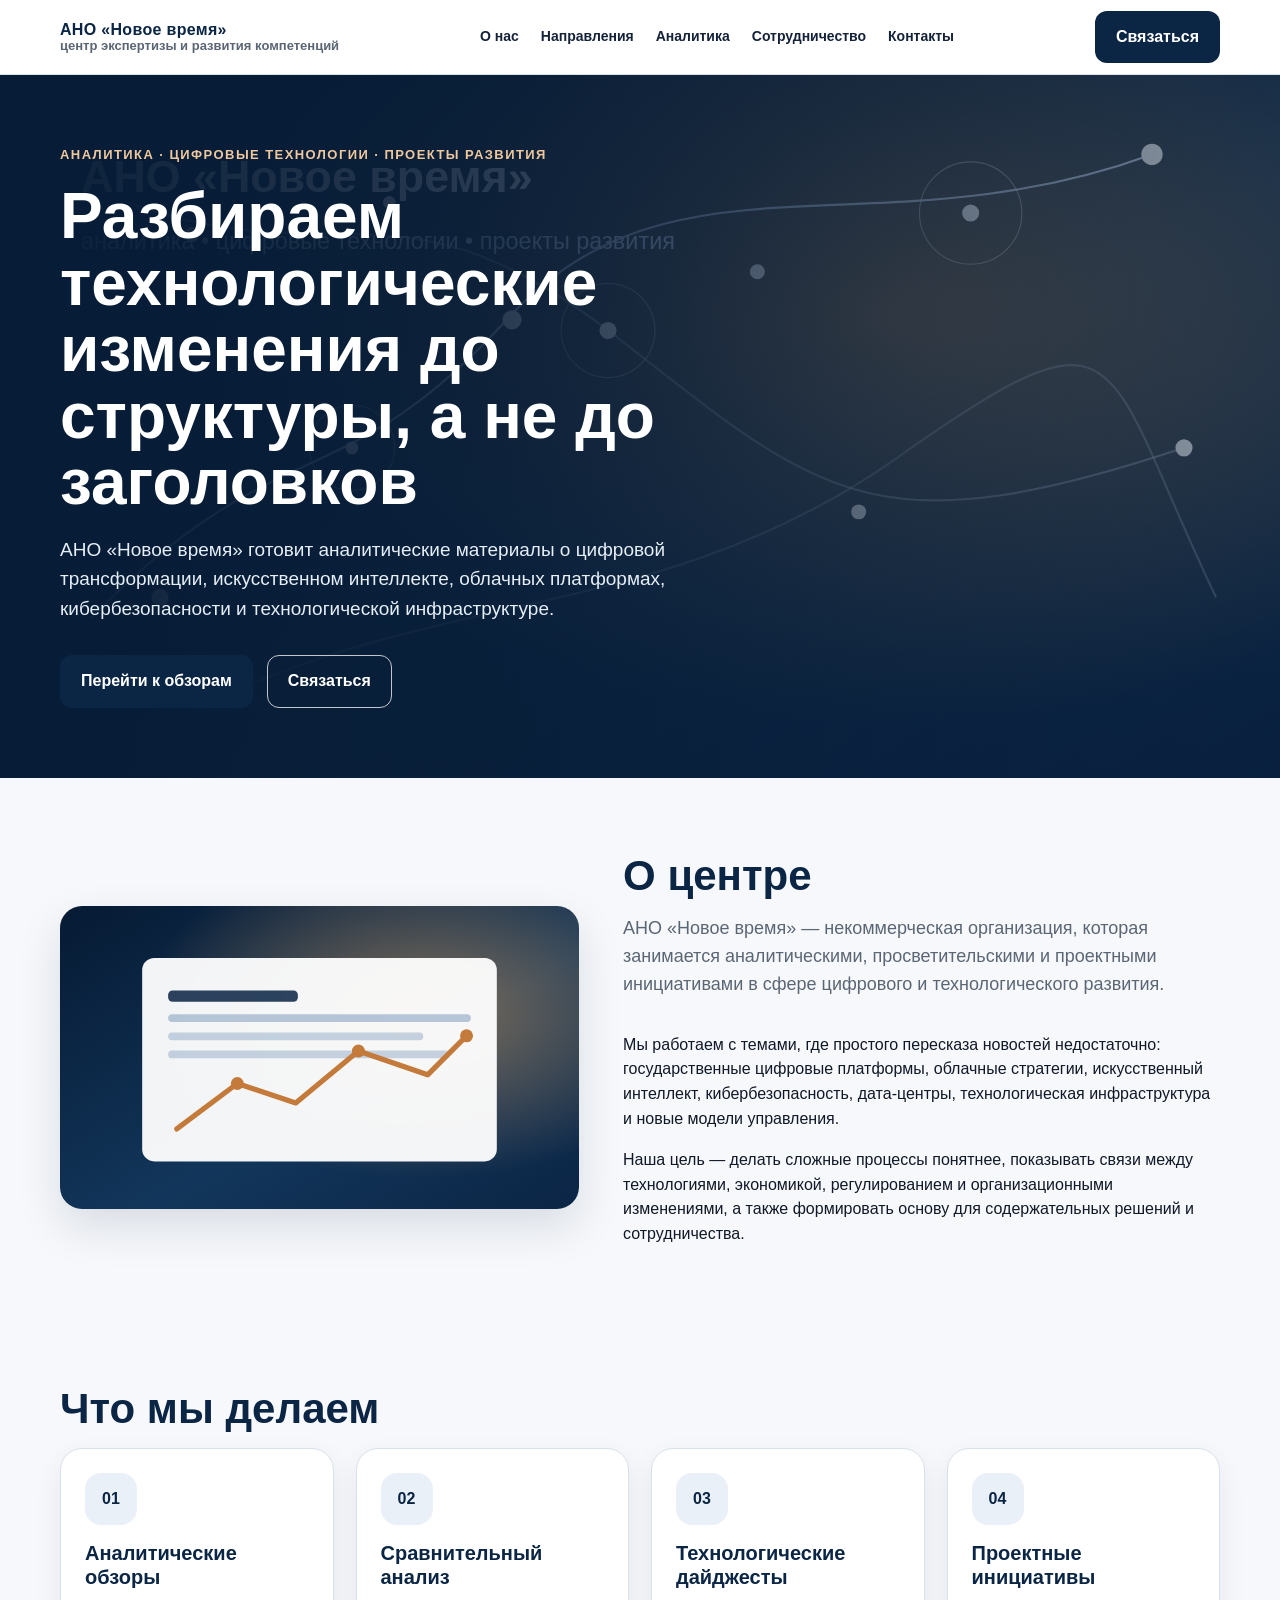
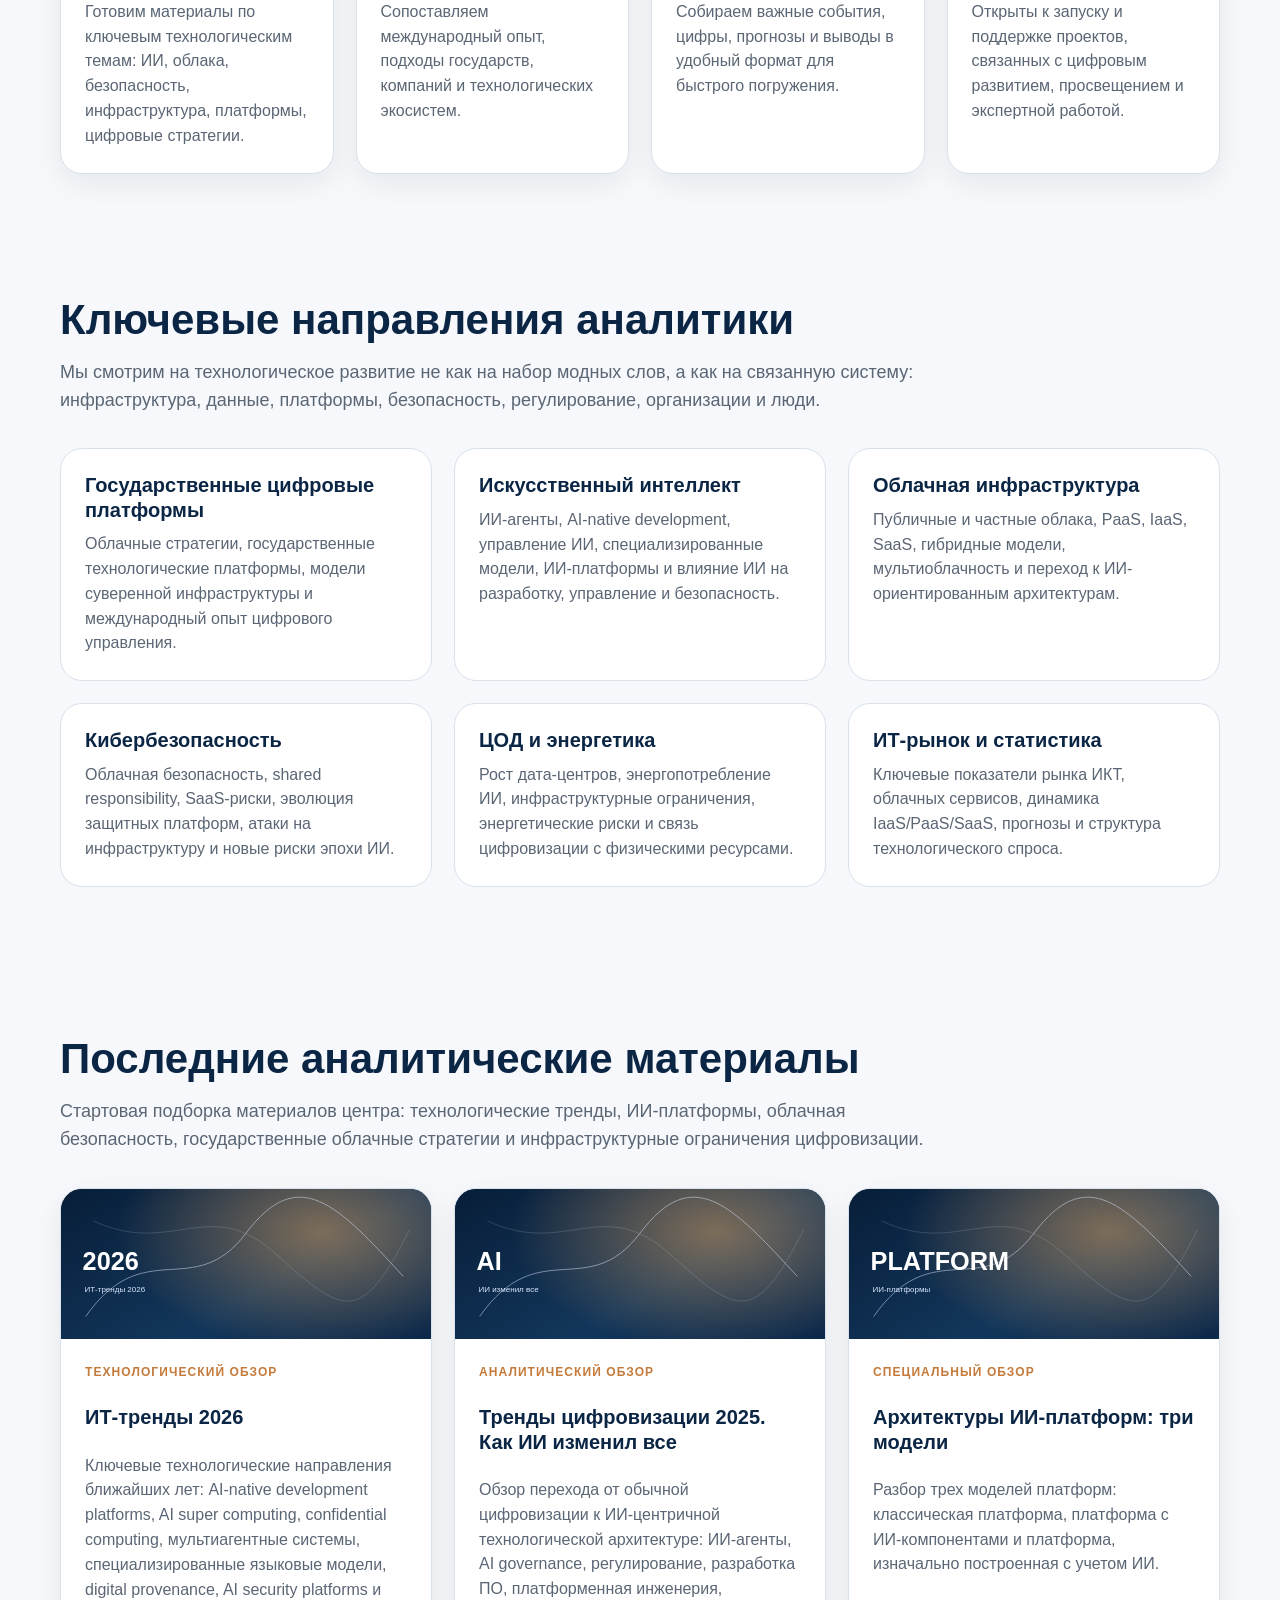
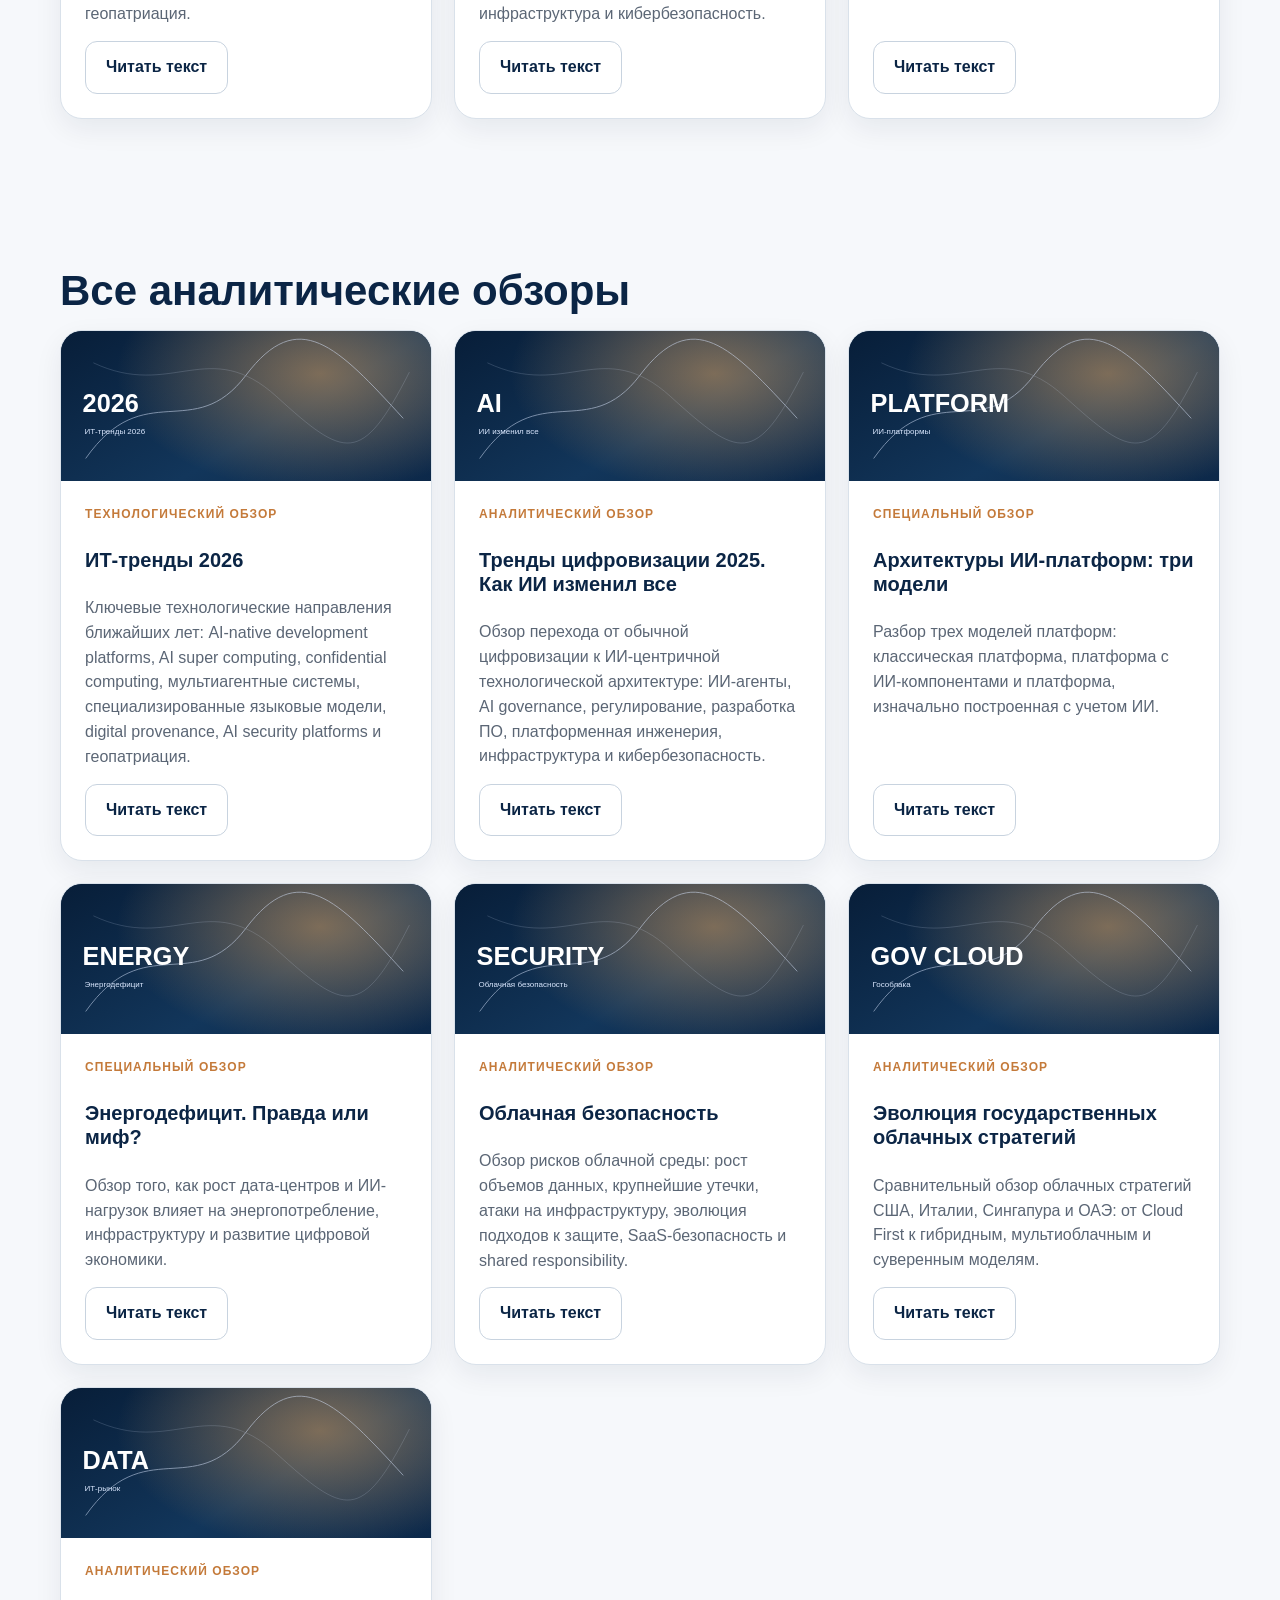
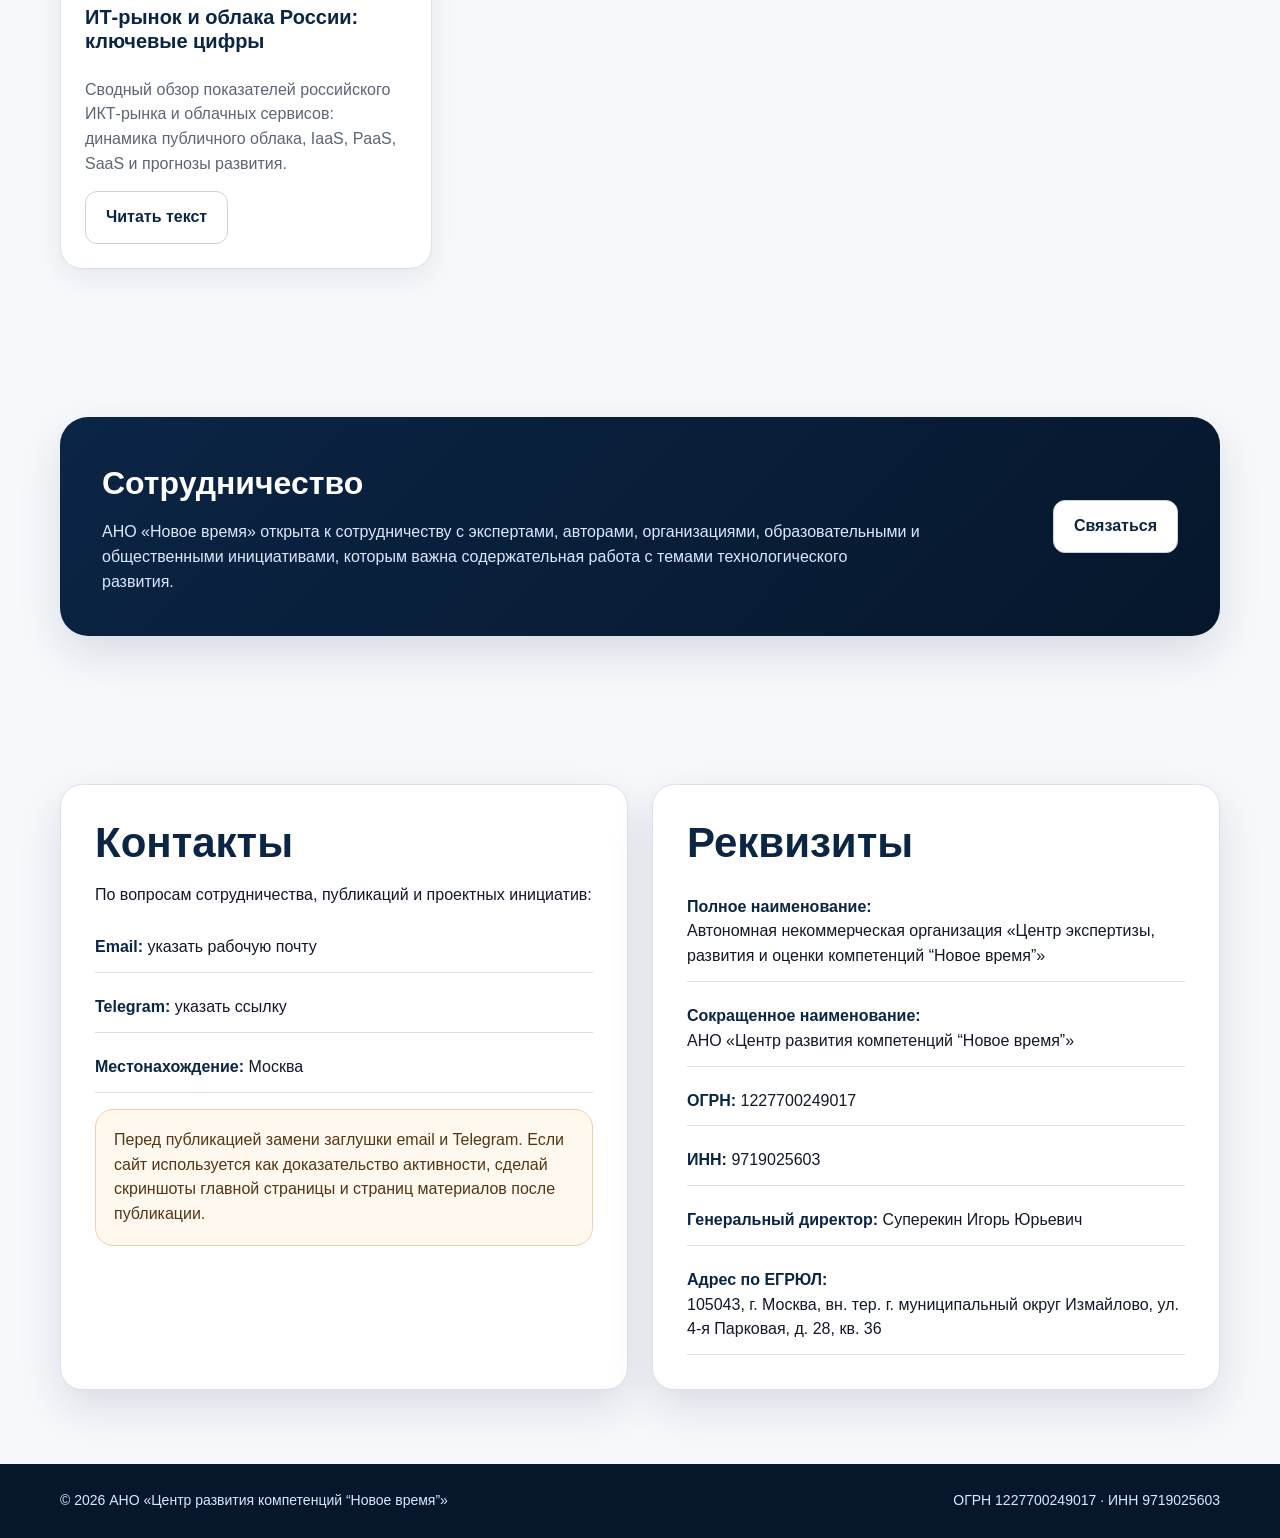
==== index.html @ 0c968268 "Add files via upload Initial website upload" ====
<!doctype html>
<html lang="ru"><head><meta charset="utf-8"><meta name="viewport" content="width=device-width, initial-scale=1"><title>АНО «Новое время» — аналитика, цифровые технологии и проекты развития</title><meta name="description" content="АНО «Новое время»: аналитические материалы о цифровой трансформации, искусственном интеллекте, облачных платформах, кибербезопасности и технологической инфраструктуре."><link rel="stylesheet" href="assets/style.css"><link rel="icon" href="assets/favicon.svg"></head>
<body><a class="skip" href="#content">К содержанию</a>
<header class="topbar"><div class="container nav"><a class="brand" href="#" style="text-decoration:none">АНО «Новое время»<span>центр экспертизы и развития компетенций</span></a><nav class="menu"><a href="#about">О нас</a><a href="#directions">Направления</a><a href="#publications">Аналитика</a><a href="#cooperation">Сотрудничество</a><a href="#contacts">Контакты</a></nav><a class="btn primary" href="#contacts">Связаться</a></div></header>
<section class="hero"><img class="hero-bg" src="assets/hero-network.svg" alt=""><div class="container"><div class="hero-content"><div class="eyebrow">Аналитика · цифровые технологии · проекты развития</div><h1>Разбираем технологические изменения до структуры, а не до заголовков</h1><p>АНО «Новое время» готовит аналитические материалы о цифровой трансформации, искусственном интеллекте, облачных платформах, кибербезопасности и технологической инфраструктуре.</p><div class="hero-actions"><a class="btn primary" href="#publications">Перейти к обзорам</a><a class="btn ghost" href="#contacts">Связаться</a></div></div></div></section>
<main id="content">
<section id="about" class="section"><div class="container two-col"><div class="image-card"><img src="assets/analytics.svg" alt="Аналитические материалы и данные"></div><div><h2 class="section-title">О центре</h2><p class="section-lead">АНО «Новое время» — некоммерческая организация, которая занимается аналитическими, просветительскими и проектными инициативами в сфере цифрового и технологического развития.</p><p>Мы работаем с темами, где простого пересказа новостей недостаточно: государственные цифровые платформы, облачные стратегии, искусственный интеллект, кибербезопасность, дата-центры, технологическая инфраструктура и новые модели управления.</p><p>Наша цель — делать сложные процессы понятнее, показывать связи между технологиями, экономикой, регулированием и организационными изменениями, а также формировать основу для содержательных решений и сотрудничества.</p></div></div></section>
<section class="section compact"><div class="container"><h2 class="section-title">Что мы делаем</h2><div class="grid cols-4"><article class="card"><div class="card-body"><div class="icon">01</div><h3>Аналитические обзоры</h3><p>Готовим материалы по ключевым технологическим темам: ИИ, облака, безопасность, инфраструктура, платформы, цифровые стратегии.</p></div></article><article class="card"><div class="card-body"><div class="icon">02</div><h3>Сравнительный анализ</h3><p>Сопоставляем международный опыт, подходы государств, компаний и технологических экосистем.</p></div></article><article class="card"><div class="card-body"><div class="icon">03</div><h3>Технологические дайджесты</h3><p>Собираем важные события, цифры, прогнозы и выводы в удобный формат для быстрого погружения.</p></div></article><article class="card"><div class="card-body"><div class="icon">04</div><h3>Проектные инициативы</h3><p>Открыты к запуску и поддержке проектов, связанных с цифровым развитием, просвещением и экспертной работой.</p></div></article></div></div></section>
<section id="directions" class="section directions"><div class="container"><h2 class="section-title">Ключевые направления аналитики</h2><p class="section-lead">Мы смотрим на технологическое развитие не как на набор модных слов, а как на связанную систему: инфраструктура, данные, платформы, безопасность, регулирование, организации и люди.</p><div class="grid cols-3"><article class="card"><div class="card-body"><h3>Государственные цифровые платформы</h3><p>Облачные стратегии, государственные технологические платформы, модели суверенной инфраструктуры и международный опыт цифрового управления.</p></div></article><article class="card"><div class="card-body"><h3>Искусственный интеллект</h3><p>ИИ-агенты, AI-native development, управление ИИ, специализированные модели, ИИ-платформы и влияние ИИ на разработку, управление и безопасность.</p></div></article><article class="card"><div class="card-body"><h3>Облачная инфраструктура</h3><p>Публичные и частные облака, PaaS, IaaS, SaaS, гибридные модели, мультиоблачность и переход к ИИ-ориентированным архитектурам.</p></div></article><article class="card"><div class="card-body"><h3>Кибербезопасность</h3><p>Облачная безопасность, shared responsibility, SaaS-риски, эволюция защитных платформ, атаки на инфраструктуру и новые риски эпохи ИИ.</p></div></article><article class="card"><div class="card-body"><h3>ЦОД и энергетика</h3><p>Рост дата-центров, энергопотребление ИИ, инфраструктурные ограничения, энергетические риски и связь цифровизации с физическими ресурсами.</p></div></article><article class="card"><div class="card-body"><h3>ИТ-рынок и статистика</h3><p>Ключевые показатели рынка ИКТ, облачных сервисов, динамика IaaS/PaaS/SaaS, прогнозы и структура технологического спроса.</p></div></article></div></div></section>
<section id="latest" class="section publications"><div class="container"><h2 class="section-title">Последние аналитические материалы</h2><p class="section-lead">Стартовая подборка материалов центра: технологические тренды, ИИ-платформы, облачная безопасность, государственные облачные стратегии и инфраструктурные ограничения цифровизации.</p><div class="grid cols-3"><article class="card"><div class="cover"><img src="assets/cover-tech.svg" alt=""></div><div class="card-body"><span class="tag">Технологический обзор</span><h3>ИТ-тренды 2026</h3><p>Ключевые технологические направления ближайших лет: AI-native development platforms, AI super computing, confidential computing, мультиагентные системы, специализированные языковые модели, digital provenance, AI security platforms и геопатриация.</p><a class="btn light" href="articles/it-trends-2026.html">Читать текст</a></div></article>
<article class="card"><div class="cover"><img src="assets/cover-ai.svg" alt=""></div><div class="card-body"><span class="tag">Аналитический обзор</span><h3>Тренды цифровизации 2025. Как ИИ изменил все</h3><p>Обзор перехода от обычной цифровизации к ИИ-центричной технологической архитектуре: ИИ-агенты, AI governance, регулирование, разработка ПО, платформенная инженерия, инфраструктура и кибербезопасность.</p><a class="btn light" href="articles/ai-changed-2025.html">Читать текст</a></div></article>
<article class="card"><div class="cover"><img src="assets/cover-platform.svg" alt=""></div><div class="card-body"><span class="tag">Специальный обзор</span><h3>Архитектуры ИИ-платформ: три модели</h3><p>Разбор трех моделей платформ: классическая платформа, платформа с ИИ-компонентами и платформа, изначально построенная с учетом ИИ.</p><a class="btn light" href="articles/ai-platform-architectures.html">Читать текст</a></div></article></div></div></section>
<section id="publications" class="section publications"><div class="container"><h2 class="section-title">Все аналитические обзоры</h2><div class="grid cols-3"><article class="card"><div class="cover"><img src="assets/cover-tech.svg" alt=""></div><div class="card-body"><span class="tag">Технологический обзор</span><h3>ИТ-тренды 2026</h3><p>Ключевые технологические направления ближайших лет: AI-native development platforms, AI super computing, confidential computing, мультиагентные системы, специализированные языковые модели, digital provenance, AI security platforms и геопатриация.</p><a class="btn light" href="articles/it-trends-2026.html">Читать текст</a></div></article>
<article class="card"><div class="cover"><img src="assets/cover-ai.svg" alt=""></div><div class="card-body"><span class="tag">Аналитический обзор</span><h3>Тренды цифровизации 2025. Как ИИ изменил все</h3><p>Обзор перехода от обычной цифровизации к ИИ-центричной технологической архитектуре: ИИ-агенты, AI governance, регулирование, разработка ПО, платформенная инженерия, инфраструктура и кибербезопасность.</p><a class="btn light" href="articles/ai-changed-2025.html">Читать текст</a></div></article>
<article class="card"><div class="cover"><img src="assets/cover-platform.svg" alt=""></div><div class="card-body"><span class="tag">Специальный обзор</span><h3>Архитектуры ИИ-платформ: три модели</h3><p>Разбор трех моделей платформ: классическая платформа, платформа с ИИ-компонентами и платформа, изначально построенная с учетом ИИ.</p><a class="btn light" href="articles/ai-platform-architectures.html">Читать текст</a></div></article>
<article class="card"><div class="cover"><img src="assets/cover-energy.svg" alt=""></div><div class="card-body"><span class="tag">Специальный обзор</span><h3>Энергодефицит. Правда или миф?</h3><p>Обзор того, как рост дата-центров и ИИ-нагрузок влияет на энергопотребление, инфраструктуру и развитие цифровой экономики.</p><a class="btn light" href="articles/energy-deficit.html">Читать текст</a></div></article>
<article class="card"><div class="cover"><img src="assets/cover-security.svg" alt=""></div><div class="card-body"><span class="tag">Аналитический обзор</span><h3>Облачная безопасность</h3><p>Обзор рисков облачной среды: рост объемов данных, крупнейшие утечки, атаки на инфраструктуру, эволюция подходов к защите, SaaS-безопасность и shared responsibility.</p><a class="btn light" href="articles/cloud-security.html">Читать текст</a></div></article>
<article class="card"><div class="cover"><img src="assets/cover-gov.svg" alt=""></div><div class="card-body"><span class="tag">Аналитический обзор</span><h3>Эволюция государственных облачных стратегий</h3><p>Сравнительный обзор облачных стратегий США, Италии, Сингапура и ОАЭ: от Cloud First к гибридным, мультиоблачным и суверенным моделям.</p><a class="btn light" href="articles/gov-cloud-strategies.html">Читать текст</a></div></article>
<article class="card"><div class="cover"><img src="assets/cover-stats.svg" alt=""></div><div class="card-body"><span class="tag">Аналитический обзор</span><h3>ИТ-рынок и облака России: ключевые цифры</h3><p>Сводный обзор показателей российского ИКТ-рынка и облачных сервисов: динамика публичного облака, IaaS, PaaS, SaaS и прогнозы развития.</p><a class="btn light" href="articles/russian-it-market.html">Читать текст</a></div></article></div></div></section>
<section id="cooperation" class="section"><div class="container"><div class="cta"><div><h2>Сотрудничество</h2><p>АНО «Новое время» открыта к сотрудничеству с экспертами, авторами, организациями, образовательными и общественными инициативами, которым важна содержательная работа с темами технологического развития.</p></div><a class="btn light" href="#contacts">Связаться</a></div></div></section>
<section id="contacts" class="section"><div class="container contacts"><div class="panel"><h2 class="section-title">Контакты</h2><p>По вопросам сотрудничества, публикаций и проектных инициатив:</p><div class="legal-list"><div><strong>Email:</strong> указать рабочую почту</div><div><strong>Telegram:</strong> указать ссылку</div><div><strong>Местонахождение:</strong> Москва</div></div><p class="note">Перед публикацией замени заглушки email и Telegram. Если сайт используется как доказательство активности, сделай скриншоты главной страницы и страниц материалов после публикации.</p></div><div class="panel"><h2 class="section-title">Реквизиты</h2><div class="legal-list"><div><strong>Полное наименование:</strong><br>Автономная некоммерческая организация «Центр экспертизы, развития и оценки компетенций “Новое время”»</div><div><strong>Сокращенное наименование:</strong><br>АНО «Центр развития компетенций “Новое время”»</div><div><strong>ОГРН:</strong> 1227700249017</div><div><strong>ИНН:</strong> 9719025603</div><div><strong>Генеральный директор:</strong> Суперекин Игорь Юрьевич</div><div><strong>Адрес по ЕГРЮЛ:</strong><br>105043, г. Москва, вн. тер. г. муниципальный округ Измайлово, ул. 4-я Парковая, д. 28, кв. 36</div></div></div></div></section>
</main><footer class="footer"><div class="container footer-inner"><div>© 2026 АНО «Центр развития компетенций “Новое время”»</div><div>ОГРН 1227700249017 · ИНН 9719025603</div></div></footer></body></html>
---- assets/style.css ----
:root{--bg:#f6f8fb;--card:#fff;--ink:#111827;--muted:#5b6675;--line:#d9e1ea;--navy:#071c36;--blue:#0b2545;--accent:#c47a3a;--soft:#eaf0f7;--shadow:0 18px 45px rgba(7,28,54,.12);--radius:22px}*{box-sizing:border-box}html{scroll-behavior:smooth}body{margin:0;font-family:Inter,Arial,"Noto Sans",sans-serif;color:var(--ink);background:var(--bg);line-height:1.55}a{color:inherit}.container{width:min(1160px,92vw);margin:auto}.topbar{position:sticky;top:0;z-index:50;background:rgba(255,255,255,.92);backdrop-filter:blur(16px);border-bottom:1px solid var(--line)}.nav{height:74px;display:flex;align-items:center;justify-content:space-between;gap:24px}.brand{font-weight:850;letter-spacing:.02em;color:var(--blue);line-height:1.05}.brand span{display:block;font-size:13px;font-weight:600;color:var(--muted);letter-spacing:0}.menu{display:flex;gap:22px;align-items:center;font-size:14px;font-weight:700}.menu a{text-decoration:none;color:#14223a}.btn{display:inline-flex;align-items:center;justify-content:center;padding:13px 20px;border-radius:12px;font-weight:800;text-decoration:none;border:1px solid transparent;cursor:pointer}.btn.primary{background:var(--blue);color:#fff}.btn.ghost{border-color:rgba(255,255,255,.75);color:#fff}.btn.light{border-color:#c8d3df;background:#fff;color:var(--blue)}.hero{background:var(--navy);color:#fff;min-height:560px;display:grid;align-items:center;position:relative;overflow:hidden}.hero:after{content:"";position:absolute;inset:0;background:linear-gradient(90deg,rgba(7,28,54,.98) 0%,rgba(7,28,54,.82) 38%,rgba(7,28,54,.25) 100%)}.hero-bg{position:absolute;inset:0;width:100%;height:100%;object-fit:cover;opacity:.72}.hero .container{position:relative;z-index:1}.hero-content{max-width:720px;padding:70px 0}.eyebrow{color:#f0c89d;font-weight:800;letter-spacing:.11em;text-transform:uppercase;font-size:13px}.hero h1{font-size:clamp(36px,5vw,64px);line-height:1.04;margin:18px 0}.hero p{font-size:19px;color:#e6eef7;max-width:700px}.hero-actions{display:flex;gap:14px;flex-wrap:wrap;margin-top:32px}.section{padding:74px 0}.section.compact{padding:48px 0}.section-title{font-size:clamp(28px,3.5vw,42px);line-height:1.12;margin:0 0 16px;color:var(--blue)}.section-lead{font-size:18px;color:var(--muted);max-width:880px;margin:0 0 34px}.two-col{display:grid;grid-template-columns:1fr 1.15fr;gap:44px;align-items:center}.image-card{border-radius:var(--radius);overflow:hidden;box-shadow:var(--shadow);background:#fff}.image-card img{display:block;width:100%;height:100%;object-fit:cover}.panel{background:#fff;border:1px solid var(--line);border-radius:var(--radius);box-shadow:var(--shadow);padding:34px}.grid{display:grid;gap:22px}.grid.cols-4{grid-template-columns:repeat(4,1fr)}.grid.cols-3{grid-template-columns:repeat(3,1fr)}.grid.cols-2{grid-template-columns:repeat(2,1fr)}.card{background:var(--card);border:1px solid var(--line);border-radius:var(--radius);box-shadow:0 10px 28px rgba(7,28,54,.07);overflow:hidden}.card-body{padding:24px}.card h3{margin:0 0 10px;color:var(--blue);font-size:20px;line-height:1.22}.card p{margin:0;color:var(--muted)}.icon{width:52px;height:52px;border-radius:16px;background:var(--soft);display:grid;place-items:center;margin-bottom:16px;color:var(--blue);font-weight:900}.cover{height:150px;background:#0b2545;overflow:hidden}.cover img{width:100%;height:100%;object-fit:cover;display:block}.tag{display:inline-block;font-size:12px;text-transform:uppercase;letter-spacing:.09em;font-weight:850;color:var(--accent);margin-bottom:10px}.directions .card{box-shadow:none;text-align:left}.publications .card{display:flex;flex-direction:column}.publications .card-body{display:flex;flex-direction:column;gap:14px;flex:1}.publications .btn{margin-top:auto;align-self:flex-start}.cta{background:linear-gradient(135deg,var(--blue),#06172c);color:#fff;border-radius:28px;padding:42px;display:grid;grid-template-columns:1fr auto;gap:24px;align-items:center;box-shadow:var(--shadow)}.cta h2{margin:0 0 12px;font-size:32px}.cta p{margin:0;color:#dbe8ff;max-width:820px}.contacts{display:grid;grid-template-columns:1fr 1fr;gap:24px}.legal-list{display:grid;gap:10px;margin-top:16px}.legal-list div{padding:12px 0;border-bottom:1px solid var(--line)}.legal-list strong{color:var(--blue)}.footer{background:#06172c;color:#dbe8ff;padding:26px 0;font-size:14px}.footer-inner{display:flex;justify-content:space-between;gap:20px;flex-wrap:wrap}.article-hero{background:#071c36;color:#fff;padding:76px 0 44px}.article-hero h1{font-size:clamp(32px,4.6vw,56px);line-height:1.08;margin:12px 0}.article-hero p{font-size:18px;color:#dbe8ff;max-width:900px}.article-layout{display:grid;grid-template-columns: minmax(0, 1fr) 280px;gap:34px;align-items:start}.article{background:#fff;border:1px solid var(--line);border-radius:var(--radius);padding:46px;box-shadow:var(--shadow)}.article h2{margin:38px 0 14px;color:var(--blue);font-size:28px;line-height:1.18}.article h3{margin:30px 0 10px;color:var(--blue);font-size:22px}.article p{font-size:17px;margin:0 0 16px}.article .leadline{font-weight:700;color:var(--blue)}.article .bullet{padding-left:18px}.side{position:sticky;top:98px;background:#fff;border:1px solid var(--line);border-radius:var(--radius);padding:22px;box-shadow:0 10px 24px rgba(7,28,54,.08)}.side a{display:block;text-decoration:none;color:var(--blue);font-weight:800;margin:10px 0}.note{background:#fff8ef;border:1px solid #f1d0a9;border-radius:18px;padding:18px;color:#553514}.skip{position:absolute;left:-10000px}.skip:focus{left:12px;top:12px;z-index:999;background:#fff;padding:12px;border-radius:10px}@media (max-width:920px){.menu{display:none}.hero{min-height:520px}.two-col,.contacts,.article-layout,.cta{grid-template-columns:1fr}.grid.cols-4,.grid.cols-3,.grid.cols-2{grid-template-columns:1fr 1fr}.article{padding:28px}.side{position:static}.cta .btn{justify-self:start}}@media (max-width:620px){.grid.cols-4,.grid.cols-3,.grid.cols-2{grid-template-columns:1fr}.nav{height:66px}.hero-content{padding:54px 0}.section{padding:54px 0}.panel,.cta{padding:26px}.contacts{gap:16px}.footer-inner{display:block}.hero p{font-size:17px}}
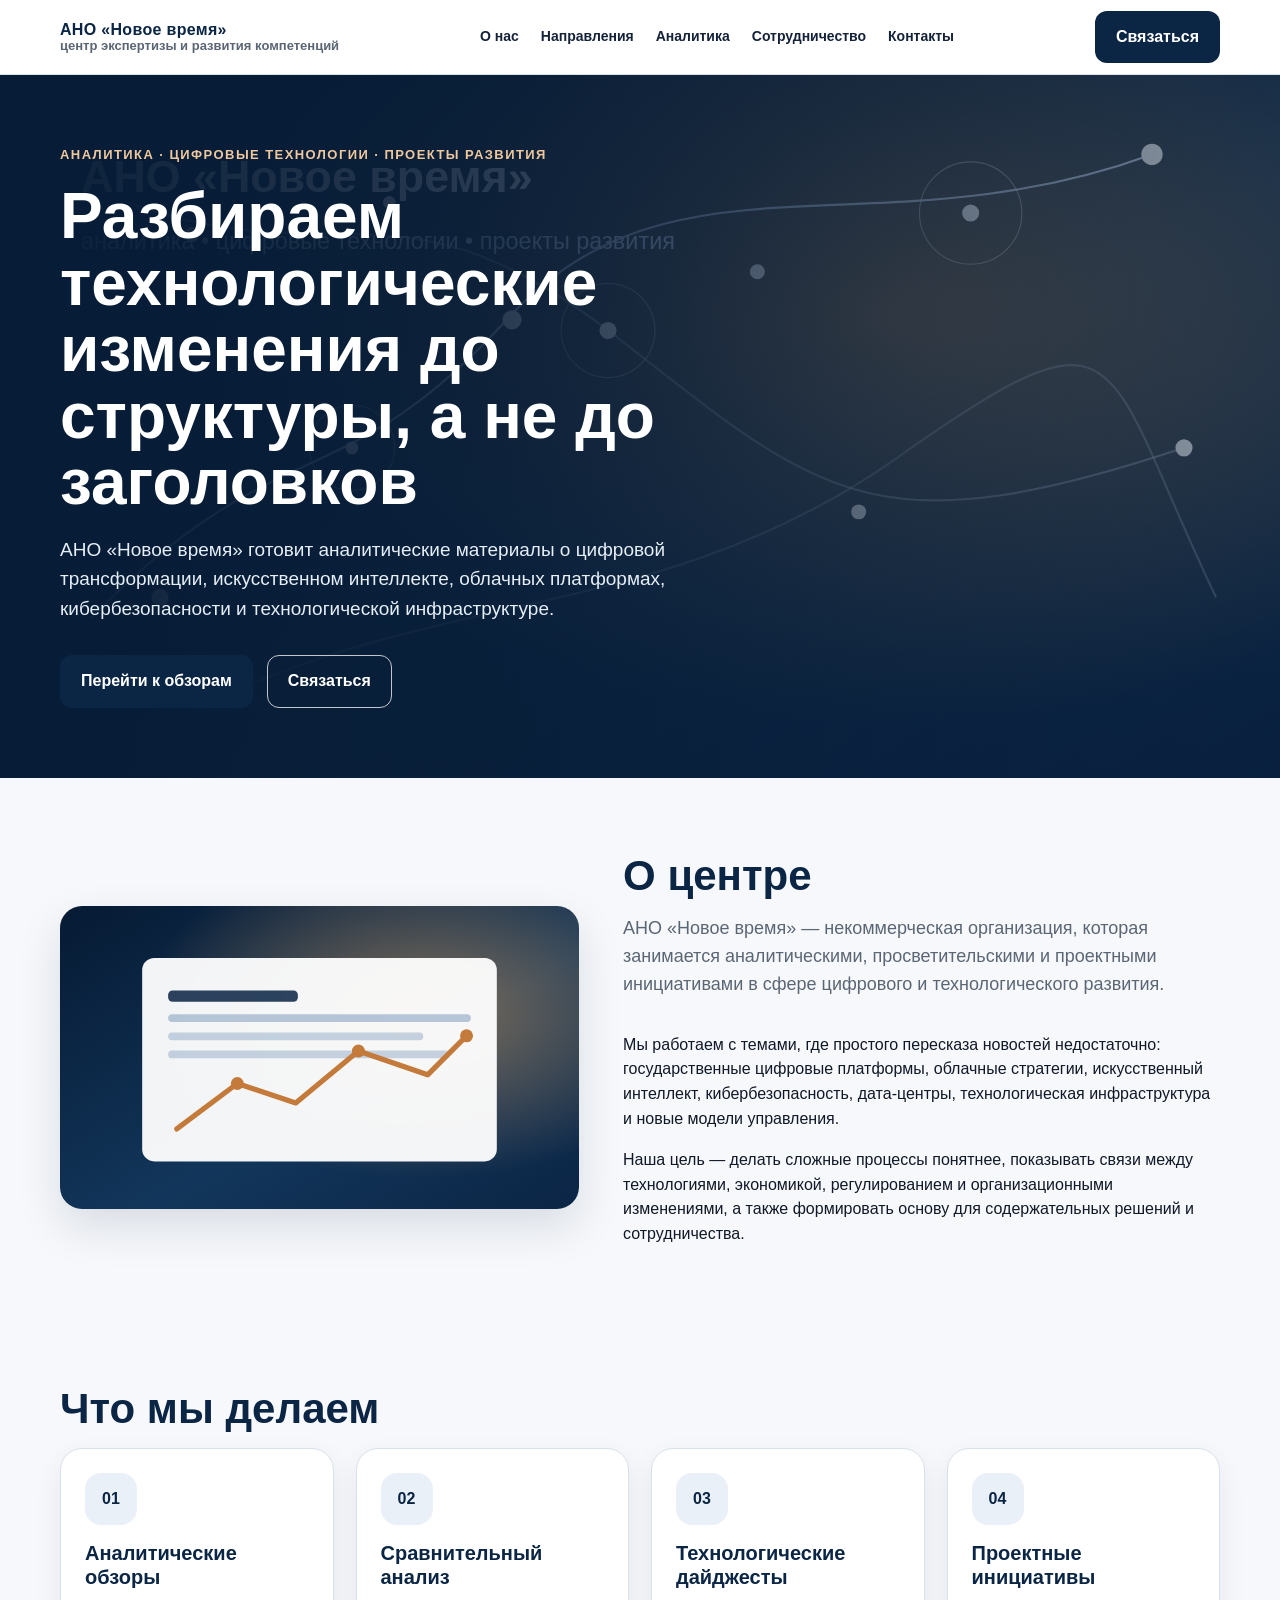
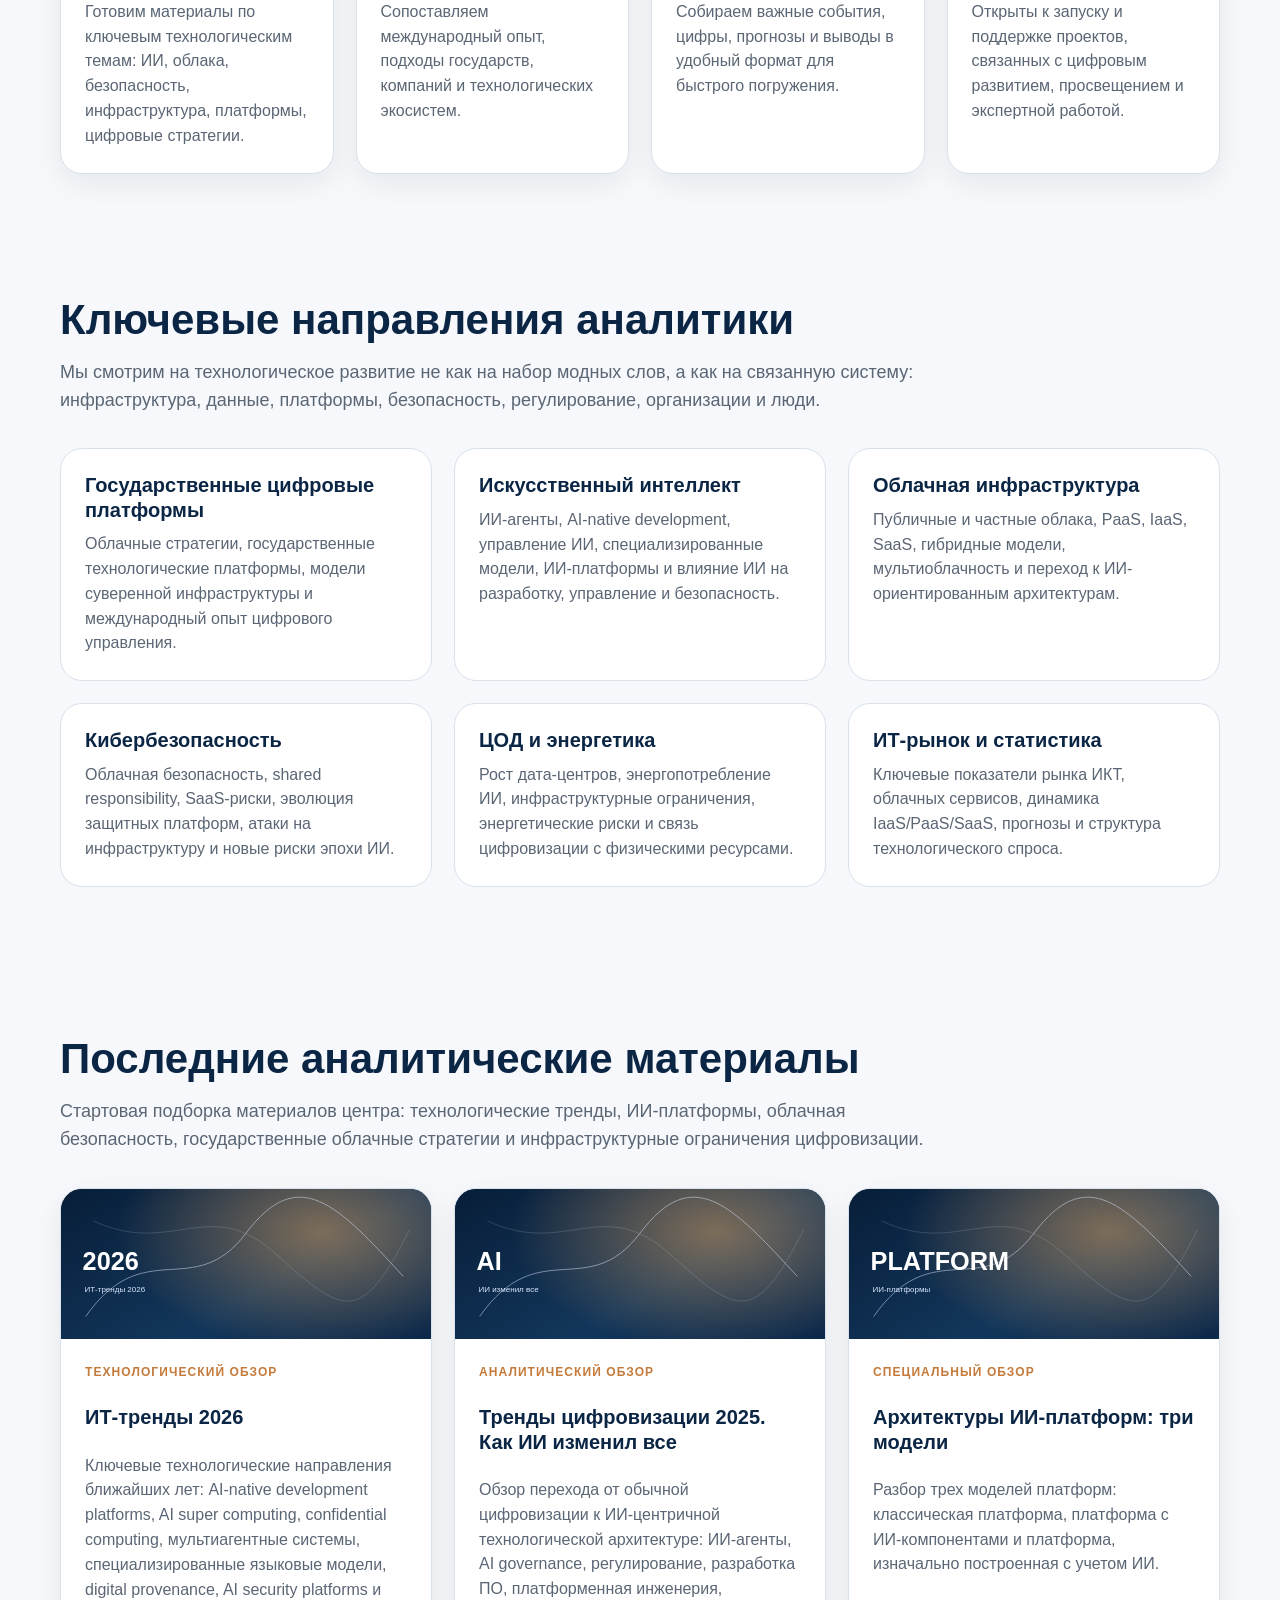
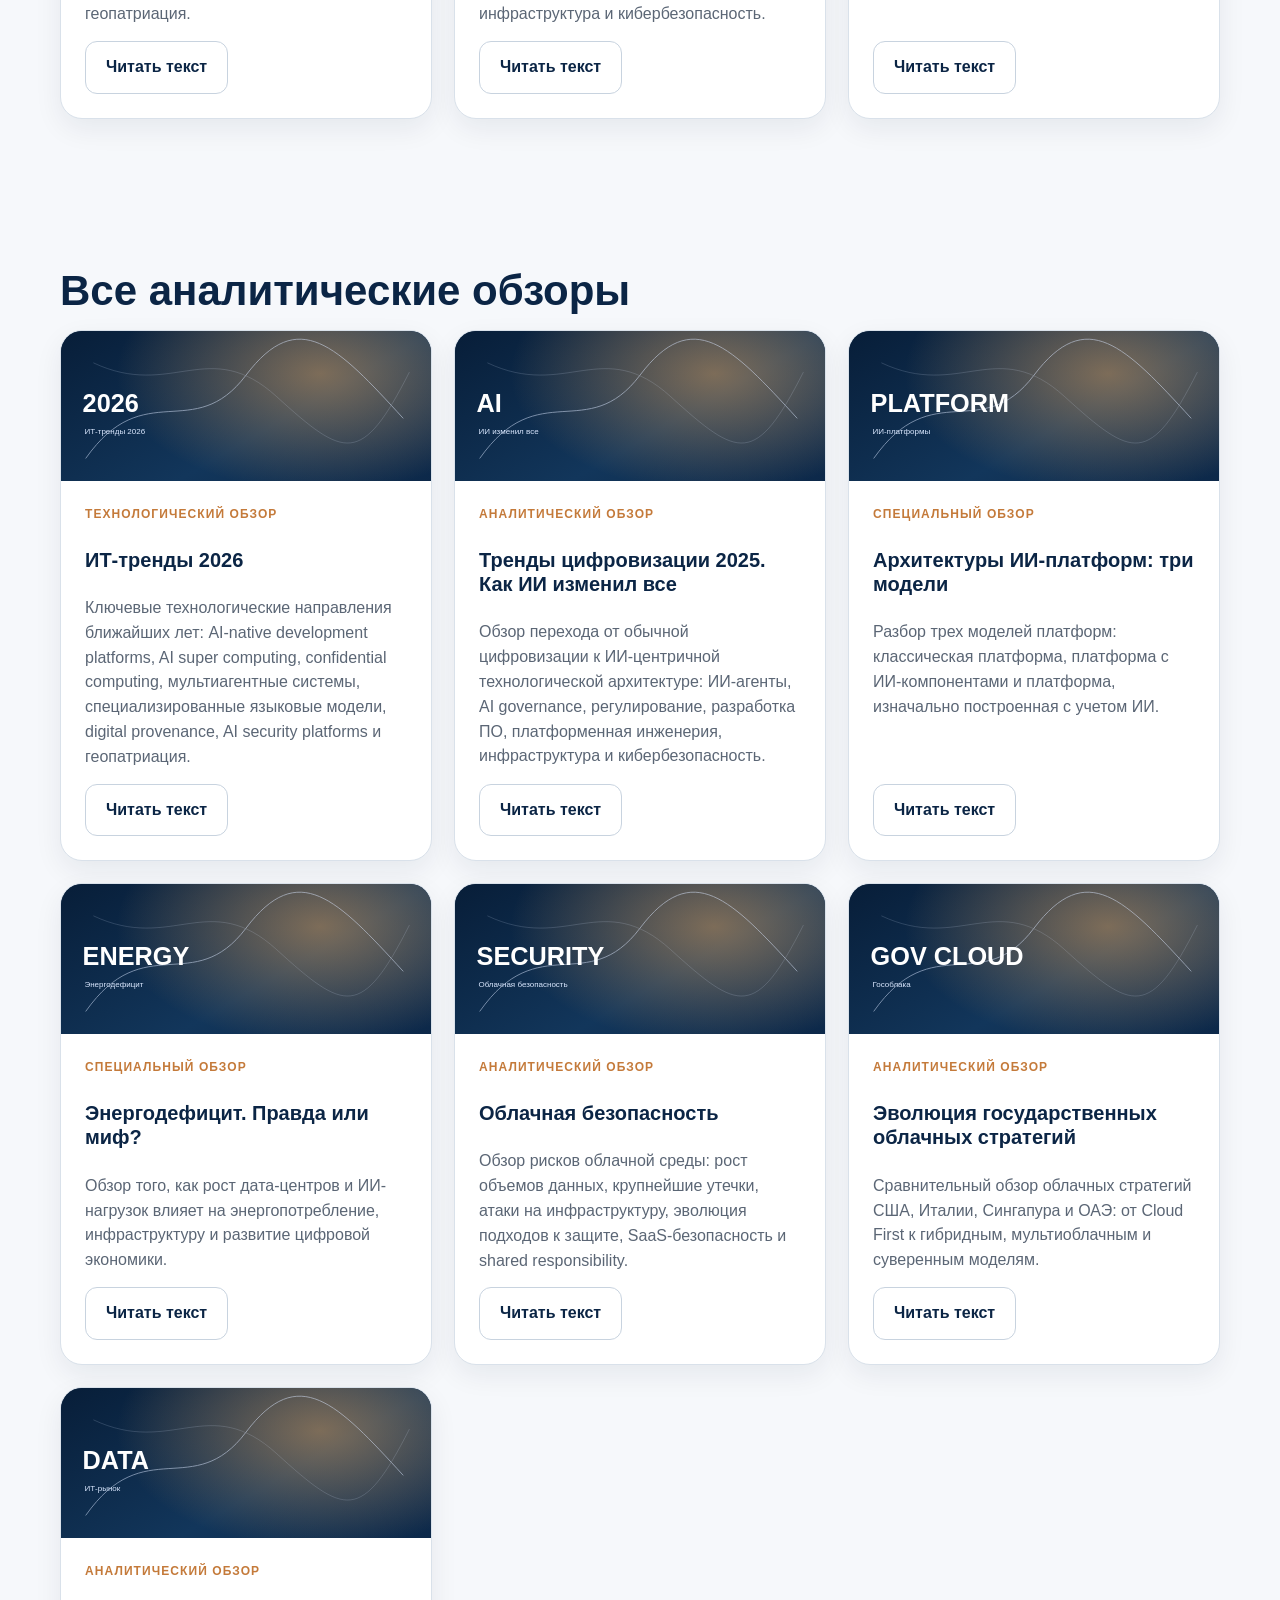
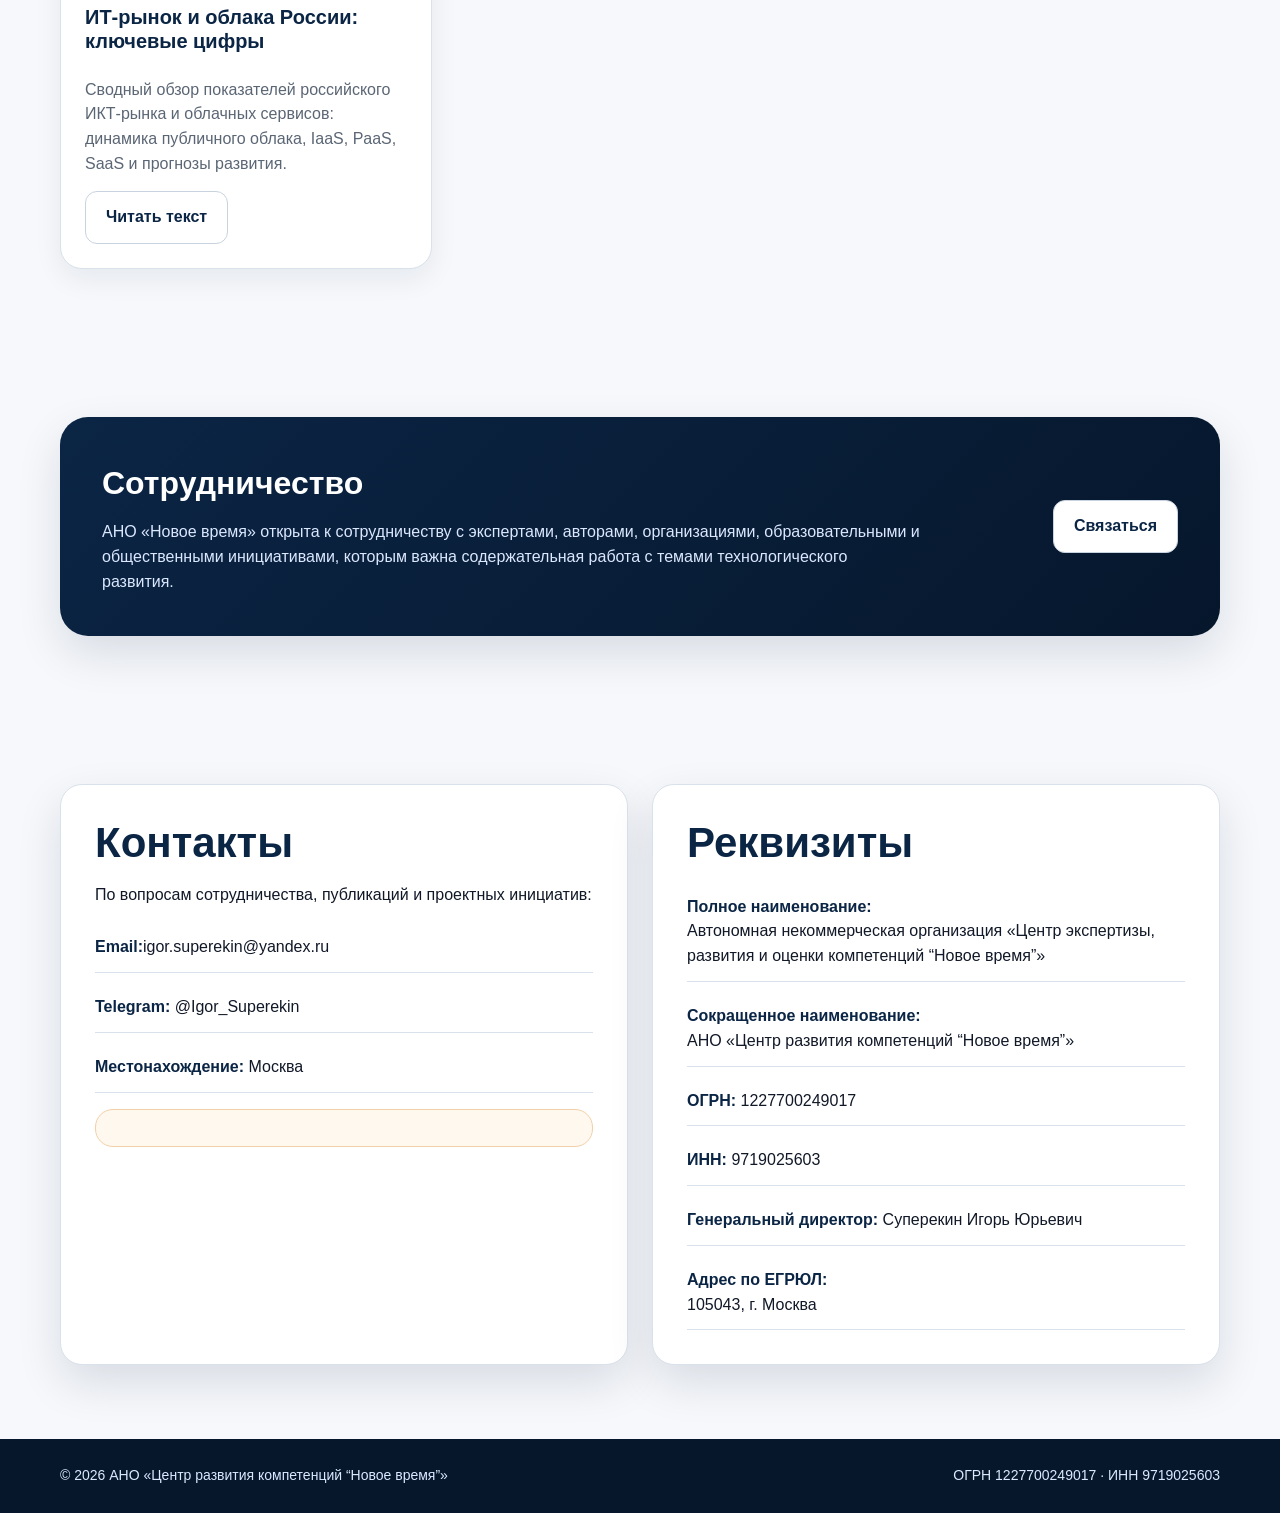
==== commit b64067a1: "Update index.html" ====
--- a/index.html
+++ b/index.html
@@ -18,5 +18,5 @@
 <article class="card"><div class="cover"><img src="assets/cover-gov.svg" alt=""></div><div class="card-body"><span class="tag">Аналитический обзор</span><h3>Эволюция государственных облачных стратегий</h3><p>Сравнительный обзор облачных стратегий США, Италии, Сингапура и ОАЭ: от Cloud First к гибридным, мультиоблачным и суверенным моделям.</p><a class="btn light" href="articles/gov-cloud-strategies.html">Читать текст</a></div></article>
 <article class="card"><div class="cover"><img src="assets/cover-stats.svg" alt=""></div><div class="card-body"><span class="tag">Аналитический обзор</span><h3>ИТ-рынок и облака России: ключевые цифры</h3><p>Сводный обзор показателей российского ИКТ-рынка и облачных сервисов: динамика публичного облака, IaaS, PaaS, SaaS и прогнозы развития.</p><a class="btn light" href="articles/russian-it-market.html">Читать текст</a></div></article></div></div></section>
 <section id="cooperation" class="section"><div class="container"><div class="cta"><div><h2>Сотрудничество</h2><p>АНО «Новое время» открыта к сотрудничеству с экспертами, авторами, организациями, образовательными и общественными инициативами, которым важна содержательная работа с темами технологического развития.</p></div><a class="btn light" href="#contacts">Связаться</a></div></div></section>
-<section id="contacts" class="section"><div class="container contacts"><div class="panel"><h2 class="section-title">Контакты</h2><p>По вопросам сотрудничества, публикаций и проектных инициатив:</p><div class="legal-list"><div><strong>Email:</strong> указать рабочую почту</div><div><strong>Telegram:</strong> указать ссылку</div><div><strong>Местонахождение:</strong> Москва</div></div><p class="note">Перед публикацией замени заглушки email и Telegram. Если сайт используется как доказательство активности, сделай скриншоты главной страницы и страниц материалов после публикации.</p></div><div class="panel"><h2 class="section-title">Реквизиты</h2><div class="legal-list"><div><strong>Полное наименование:</strong><br>Автономная некоммерческая организация «Центр экспертизы, развития и оценки компетенций “Новое время”»</div><div><strong>Сокращенное наименование:</strong><br>АНО «Центр развития компетенций “Новое время”»</div><div><strong>ОГРН:</strong> 1227700249017</div><div><strong>ИНН:</strong> 9719025603</div><div><strong>Генеральный директор:</strong> Суперекин Игорь Юрьевич</div><div><strong>Адрес по ЕГРЮЛ:</strong><br>105043, г. Москва, вн. тер. г. муниципальный округ Измайлово, ул. 4-я Парковая, д. 28, кв. 36</div></div></div></div></section>
-</main><footer class="footer"><div class="container footer-inner"><div>© 2026 АНО «Центр развития компетенций “Новое время”»</div><div>ОГРН 1227700249017 · ИНН 9719025603</div></div></footer></body></html>+<section id="contacts" class="section"><div class="container contacts"><div class="panel"><h2 class="section-title">Контакты</h2><p>По вопросам сотрудничества, публикаций и проектных инициатив:</p><div class="legal-list"><div><strong>Email:</strong>igor.superekin@yandex.ru</div><div><strong>Telegram:</strong> @Igor_Superekin</div><div><strong>Местонахождение:</strong> Москва</div></div><p class="note"></p></div><div class="panel"><h2 class="section-title">Реквизиты</h2><div class="legal-list"><div><strong>Полное наименование:</strong><br>Автономная некоммерческая организация «Центр экспертизы, развития и оценки компетенций “Новое время”»</div><div><strong>Сокращенное наименование:</strong><br>АНО «Центр развития компетенций “Новое время”»</div><div><strong>ОГРН:</strong> 1227700249017</div><div><strong>ИНН:</strong> 9719025603</div><div><strong>Генеральный директор:</strong> Суперекин Игорь Юрьевич</div><div><strong>Адрес по ЕГРЮЛ:</strong><br>105043, г. Москва</div></div></div></div></section>
+</main><footer class="footer"><div class="container footer-inner"><div>© 2026 АНО «Центр развития компетенций “Новое время”»</div><div>ОГРН 1227700249017 · ИНН 9719025603</div></div></footer></body></html>
